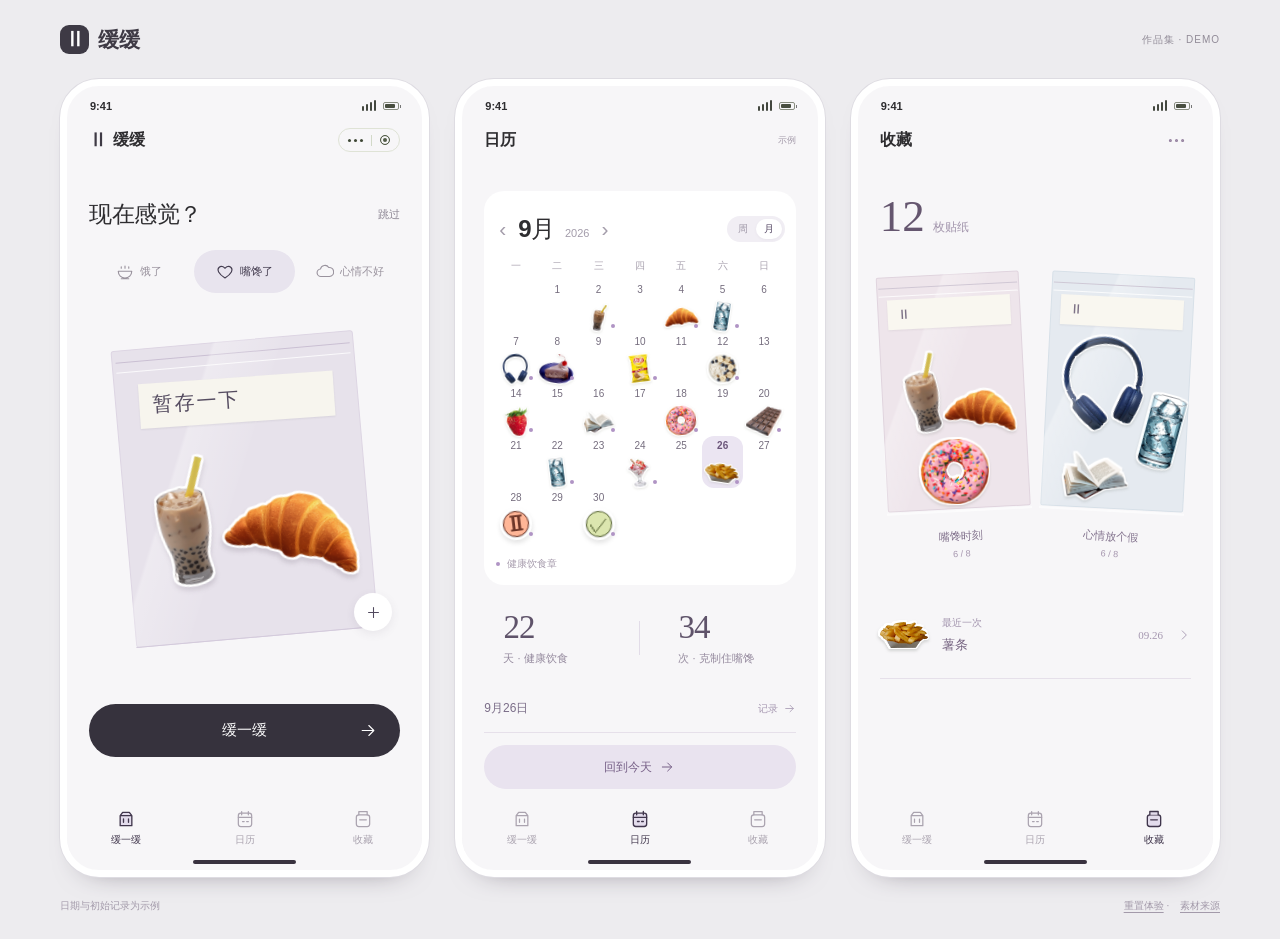
==== index.html @ 2cedab8e "Add Huanhuan product management portfolio and interactive demo Include the product case study, PRD, " ====
<!doctype html><html lang="zh-CN"><head><meta charset="utf-8"><meta name="viewport" content="width=device-width,initial-scale=1"><meta name="color-scheme" content="light"><title>缓缓 Huanhuan · 食欲觉察交互原型</title><meta name="description" content="缓缓：围绕嘴馋与情绪性进食场景设计的产品原型，包含状态选择、趣味互动、日历盖章和贴纸收藏。"><link rel="stylesheet" href="style.css"></head><body><header class="showcase-head"><a class="wordmark" href="#"><span>Ⅱ</span> 缓缓</a><span class="version-tag">作品集 · DEMO</span></header><main class="showcase"><div class="phones"><section class="phone active-mobile" id="phone-home" aria-label="缓一缓首页"><div class="status"><b>9:41</b><span class="signal"><i></i><i></i><i></i><i></i></span><span class="battery"></span></div><div class="phone-scroll"><div class="app-bar"><b><span class="brand-pause">Ⅱ</span>缓缓</b><span class="wechat-pill"><i></i><i></i><i></i><em></em><span></span></span></div><div class="state-heading"><h2>现在感觉？</h2><button id="skip-state">跳过</button></div><div class="mood-options" aria-label="选择当前状态"><button class="mood " data-mood="hungry" aria-pressed="false"><svg class="ico " viewBox="0 0 24 24" aria-hidden="true"><path d="M3 11h18c0 5-4 9-9 9s-9-4-9-9Zm4-6v2m5-3v3m5-2v2M7 21h10"/></svg>饿了</button><button class="mood selected" data-mood="craving" aria-pressed="true"><svg class="ico " viewBox="0 0 24 24" aria-hidden="true"><path d="M12 20C3 14 1 9 4 6s6-1 8 1c2-2 5-4 8-1s1 8-8 14Z"/></svg>嘴馋了</button><button class="mood " data-mood="emotion" aria-pressed="false"><svg class="ico " viewBox="0 0 24 24" aria-hidden="true"><path d="M7 18a5 5 0 0 1-1-10 6 6 0 0 1 11-2 6 6 0 0 1 1 12H7Z"/></svg>心情不好</button></div><div class="pocket-scene"><div class="pocket-back"><span class="fold-line"></span></div><button class="hero-food hero-tea" data-quick="tea" aria-label="把奶茶放进暂存袋"><span class="sticker tea " aria-hidden="true"></span></button><button class="hero-food hero-bread" data-quick="croissant" aria-label="把牛角面包放进暂存袋"><span class="sticker croissant " aria-hidden="true"></span></button><div class="pocket-front"><span class="pocket-stitch"></span><span class="pocket-title">暂存一下</span></div><button id="pick-food" class="change-food" aria-label="更换食物"><svg class="ico" viewBox="0 0 24 24" aria-hidden="true"><path d="M12 5v14M5 12h14"/></svg></button></div>
<button class="primary start" id="start"><span>缓一缓</span><svg class="ico" viewBox="0 0 24 24" aria-hidden="true"><path d="M5 12h14m-6-6 6 6-6 6"/></svg></button></div><nav class="bottom-nav" aria-label="主导航" data-current="home"></nav><div class="home-indicator"></div><div class="overlay" id="flow-overlay" hidden></div></section><section class="phone " id="phone-calendar" aria-label="记录日历"><div class="status"><b>9:41</b><span class="signal"><i></i><i></i><i></i><i></i></span><span class="battery"></span></div><div class="phone-scroll"><div class="app-bar"><b>日历</b><span class="sample-tag">示例</span></div><div class="calendar-paper"><div class="month-bar"><div><button id="prev-month" aria-label="上个月">‹</button><b id="month-title">9月 <small>2026</small></b><button id="next-month" aria-label="下个月">›</button></div><div class="calendar-toggle"><button data-calendar="week" aria-pressed="false">周</button><button data-calendar="month" class="on" aria-pressed="true">月</button></div></div><div class="weekday-row"><span>一</span><span>二</span><span>三</span><span>四</span><span>五</span><span>六</span><span>日</span></div><div class="calendar-grid" id="calendar-grid"></div><div class="calendar-caption"><span><i></i> 健康饮食章</span></div></div>
<div class="stats-row"><div><b id="days-count">22</b><span>天 · 健康饮食</span></div><span class="stat-divider"></span><div><b id="restraint-count">34</b><span>次 · 克制住嘴馋</span></div></div><div class="day-detail" id="day-detail"></div></div><nav class="bottom-nav" aria-label="主导航" data-current="calendar"></nav><div class="home-indicator"></div></section><section class="phone " id="phone-collection" aria-label="我的贴纸收藏"><div class="status"><b>9:41</b><span class="signal"><i></i><i></i><i></i><i></i></span><span class="battery"></span></div><div class="phone-scroll"><div class="app-bar"><b>收藏</b><details class="more-menu" id="more-menu"><summary aria-label="更多选项"><svg class="ico" viewBox="0 0 24 24" aria-hidden="true"><circle cx="5" cy="12" r="1"/><circle cx="12" cy="12" r="1"/><circle cx="19" cy="12" r="1"/></svg></summary><div class="menu-panel"><button id="edit-reminder">我的提醒</button><button id="open-history">全部记录</button><button id="open-ball">贴纸球</button></div></details></div><div class="collection-total"><b id="collection-count">12</b><span>枚贴纸</span></div><div class="pouch-grid"><button class="mini-pouch pouch-peach" data-pack="cravings" aria-label="打开嘴馋时刻收藏"><span class="pouch-tab"><i>Ⅱ</i></span><span class="pouch-art"><span class="sticker tea bag-tea" aria-hidden="true"></span><span class="sticker croissant bag-bread" aria-hidden="true"></span><span class="sticker donut bag-donut" aria-hidden="true"></span></span><span class="pouch-window"></span><span class="pouch-bottom"><span>嘴馋时刻</span><b data-pack-count="cravings">6 / 8</b></span></button><button class="mini-pouch pouch-blue" data-pack="care" aria-label="打开放松一下收藏"><span class="pouch-tab"><i>Ⅱ</i></span><span class="pouch-art"><span class="sticker headphones bag-headphones" aria-hidden="true"></span><span class="sticker book bag-book" aria-hidden="true"></span><span class="sticker water bag-water" aria-hidden="true"></span></span><span class="pouch-window"></span><span class="pouch-bottom"><span>心情放个假</span><b data-pack-count="care">6 / 8</b></span></button></div>
<button class="recent-memory" id="open-latest" aria-label="查看最近记录"><span class="sticker fries memory-photo" aria-hidden="true"></span><span class="recent-copy"><small>最近一次</small><b id="memory-food">薯条</b></span><time id="memory-date">09.26</time><svg class="ico" viewBox="0 0 24 24" aria-hidden="true"><path d="m9 5 7 7-7 7"/></svg></button></div><nav class="bottom-nav" aria-label="主导航" data-current="collection"></nav><div class="home-indicator"></div><div class="overlay" id="collection-overlay" hidden></div></section></div><footer class="demo-footer"><span>日期与初始记录为示例</span><span><button id="reset-demo">重置体验</button> · <a href="credits.html" target="_blank">素材来源</a></span></footer></main><div class="toast" id="toast" role="status" aria-live="polite"></div><script src="app.js"></script></body></html>
---- style.css ----
:root{--ink:#33352f;--muted:#777c70;--paper:#fafbf6;--line:#e4e7dd;--peach:#f3d6c4;--lime:#e8edc9}*{box-sizing:border-box}body{margin:0;background:#eef0e9;color:var(--ink);font:14px -apple-system,BlinkMacSystemFont,'PingFang SC','Microsoft Yahei',sans-serif;-webkit-font-smoothing:antialiased}button,input,textarea{font:inherit;color:inherit}button{border:0;background:none;cursor:pointer;touch-action:manipulation;-webkit-tap-highlight-color:transparent}button:disabled{cursor:default}button:focus-visible,a:focus-visible{outline:2px solid #808fa3;outline-offset:3px}a{color:inherit;text-decoration:none}[hidden]{display:none!important}.ico{width:21px;height:21px;fill:none;stroke:currentColor;stroke-width:1.5;stroke-linecap:round;stroke-linejoin:round;flex-shrink:0}.showcase-head{max-width:1210px;margin:auto;padding:27px 25px 0;display:flex;align-items:center;justify-content:space-between}.wordmark{display:flex;gap:9px;align-items:center;font-weight:650;font-size:21px}.wordmark>span{display:grid;place-items:center;width:29px;height:29px;background:#5d6658;color:white;font:700 20px Georgia;border-radius:9px}.wordmark small{font-size:11px;color:#858a7e;font-weight:400;margin-left:10px}.version-tag{font-size:10px;letter-spacing:1px;color:#858a7e}.showcase{max-width:1210px;margin:auto;padding:0 25px 26px}.intro{display:flex;align-items:end;justify-content:space-between;margin:28px 0 25px}.intro h1{font-size:28px;font-weight:550;letter-spacing:-1px;margin:0}.intro em{font-style:normal;color:#8b9382}.intro p{font-size:11px;color:#8b9382;margin:0}.phones{display:grid;grid-template-columns:repeat(3,minmax(0,1fr));gap:26px}.phone{height:866px;position:relative;display:flex;flex-direction:column;border:7px solid #fff;border-radius:39px;background:var(--paper);overflow:hidden;box-shadow:0 0 0 1px #dedfd7,0 16px 30px -25px #626754}.status{height:31px;display:flex;align-items:center;flex-shrink:0;gap:7px;padding:9px 23px 0;font-size:11px}.status>b{margin-right:auto}.signal{display:flex;gap:2px;align-items:end;height:10px}.signal i{width:2px;background:#43473f;border-radius:1px;height:5px}.signal i:nth-child(2){height:7px}.signal i:nth-child(3){height:9px}.signal i:nth-child(4){height:11px}.battery{width:16px;height:8px;border:1px solid #888d80;border-radius:2px;position:relative}.battery:before{content:'';position:absolute;inset:1px 3px 1px 1px;background:#484e40;border-radius:1px}.battery:after{content:'';position:absolute;right:-3px;top:2px;height:3px;width:1px;background:#777}.phone-scroll{padding:0 20px 13px;overflow-y:auto;flex:1;scrollbar-width:none}.phone-scroll::-webkit-scrollbar{display:none}.app-bar{display:flex;align-items:center;justify-content:space-between;height:46px}.app-bar>b{font-size:16px;font-weight:600;display:flex;gap:6px;align-items:center}.brand-pause{font-size:18px;font-family:Georgia;font-weight:700;color:#6b735e}.wechat-pill{height:24px;border:1px solid #dfe3d6;border-radius:18px;display:flex;gap:3px;align-items:center;padding:0 9px}.wechat-pill i{width:3px;height:3px;background:#3e4735;border-radius:50%}.wechat-pill em{height:11px;border-left:1px solid #d2d9c8;margin:0 5px}.wechat-pill>span{width:10px;height:10px;border-radius:50%;border:1px solid #515b46;box-shadow:inset 0 0 0 2px var(--paper);background:#515b46}.home-heading{display:flex;justify-content:space-between;align-items:center;padding:14px 1px 0}.home-heading p{margin:0 0 8px;font-size:11px;color:#818876;letter-spacing:.3px}.home-heading h2{margin:0;font-size:30px;letter-spacing:-1px;font-weight:550}.hand-note{font-size:13px;font-family:KaiTi,STKaiti,serif;transform:rotate(-8deg);color:#8c9273;line-height:1.6;margin-right:9px;margin-top:7px}.pocket-scene{height:264px;position:relative;margin:7px -1px 0;isolation:isolate}.scene-caption{position:absolute;top:3px;left:2px;font-size:11px;color:#878b7a}.pocket-back{position:absolute;width:269px;left:calc(50% - 134.5px);height:165px;top:61px;border-radius:16px 16px 8px 8px;background:linear-gradient(125deg,#d6dce9,#bfc8db);border:1px solid #bac4d6;box-shadow:0 5px 8px #56657717;transform:rotate(-4deg)}.fold-line{position:absolute;left:9px;right:9px;top:9px;bottom:9px;border:1px solid #eaf0fa77;border-radius:9px}.pocket-front{position:absolute;top:135px;left:calc(50% - 134.5px);height:106px;width:269px;z-index:5;border-radius:3px 3px 14px 14px;transform:rotate(-4deg);background:linear-gradient(104deg,#d7dfed 0%,#dfe5ef 35%,#d5dfee 80%,#c8d3e4 100%);border:1px solid #bfc9da;border-top-color:#f2f5fc;box-shadow:inset 0 1px 0 #fff9,0 11px 12px -9px #62718755;pointer-events:none}.pocket-front:before{content:'';position:absolute;inset:0;border-radius:inherit;background:linear-gradient(24deg,transparent 48.9%,#b4c1d536 49.3%,#f3f6fe44 50%,transparent 50.6%),linear-gradient(-24deg,transparent 48.9%,#b4c1d529 49.3%,#f3f6fe44 50%,transparent 50.6%)}.pocket-stitch{position:absolute;inset:7px;border:1px dashed #aebdd077;border-top:none;border-radius:0 0 10px 10px}.pocket-title{position:absolute;top:26px;left:19px;font-size:19px;font-family:KaiTi,STKaiti,'PingFang SC',serif;color:#4e5d72;letter-spacing:2px}.pocket-title small{display:block;font:8px -apple-system,sans-serif;letter-spacing:1px;color:#77849b;margin-top:7px}.pocket-number{position:absolute;bottom:12px;left:21px;font:9px Georgia,serif;letter-spacing:1px;color:#7b899e}.pocket-seal{position:absolute;right:22px;top:21px;background:#f0ba9d;color:#8e553b;width:49px;height:49px;display:grid;place-content:center;border-radius:50%;font-family:KaiTi,STKaiti,serif;font-size:14px;line-height:1.2;text-align:center;transform:rotate(14deg);border:1px solid #d69c7f;box-shadow:inset 0 0 0 3px #f3c7ad,0 2px 2px #4c4b3514}.sticker{display:inline-block;width:80px;height:80px;background-size:contain;background-repeat:no-repeat;background-position:center;vertical-align:middle;filter:drop-shadow(1.6px 0 #fff) drop-shadow(-1.6px 0 #fff) drop-shadow(0 1.6px #fff) drop-shadow(0 -1.6px #fff) drop-shadow(0 2px 1.5px #2c32262b)}.hero-food{position:absolute;z-index:4;padding:0;touch-action:none;cursor:grab;transition:filter .2s;transform-origin:50% 85%}.hero-food:hover{filter:brightness(1.06)}.hero-food:active{cursor:grabbing}.hero-food .sticker{width:100%;height:100%;pointer-events:none}.hero-tea{width:94px;height:136px;top:38px;left:43px;transform:rotate(-15deg)}.hero-bread{width:142px;height:86px;top:59px;right:15px;transform:rotate(9deg)}.thought-tag{position:absolute;left:142px;top:33px;padding:7px 9px;background:#fffaf0;border:1px solid #eae0cd;font-size:11px;transform:rotate(8deg);box-shadow:0 2px 3px #635c4520;color:#7b7159}.scene-hint{position:absolute;bottom:3px;left:9px;font-size:10px;color:#8c9180}.change-food{position:absolute;bottom:0;right:1px;font-size:10px;color:#637052;display:flex;align-items:center;gap:4px;padding:3px 0}.change-food .ico{width:15px;height:15px}.pocket-scene.is-storing .hero-food{pointer-events:none}.hero-food.storing{animation:into-pocket .52s ease-in forwards}.pocket-scene.is-storing .pocket-seal{animation:seal-pop .55s ease}.reminder-strip{margin:16px 0 18px;padding:12px 38px 12px 13px;width:100%;min-height:66px;background:#f1efd9;text-align:left;position:relative;border:1px solid #e9e7cc;box-shadow:1px 3px 6px #62694708;transform:rotate(-1deg);border-radius:2px}.reminder-strip .note-tag{font-size:10px;color:#9c946c;display:block;margin-bottom:5px}.reminder-strip #home-reminder{font-size:12px;color:#666347;display:-webkit-box;-webkit-line-clamp:2;-webkit-box-orient:vertical;overflow:hidden;line-height:1.5}.reminder-strip .ico{position:absolute;right:12px;top:26px;width:16px;color:#938969}.note-fold{position:absolute;right:-1px;bottom:-1px;width:12px;height:12px;background:linear-gradient(135deg,#e0dcbe 50%,var(--paper) 51%);border-top-left-radius:3px}.section-line{display:flex;justify-content:space-between;align-items:center;margin-bottom:12px}.section-line h3{font-size:12px;font-weight:550;margin:0}.section-line>span{font-size:10px;color:#929887}.mood-options{display:grid;grid-template-columns:repeat(3,1fr);gap:7px;margin-bottom:16px}.mood{display:flex;align-items:center;justify-content:center;gap:6px;font-size:11px;border:1px solid #e0e5d8;border-radius:12px;height:42px;white-space:nowrap;background:#fffef8}.mood .ico{width:18px;height:18px;stroke:#747c63}.mood.selected{background:#e7ebd1;border-color:#c8d2ac;box-shadow:inset 0 1px 0 #fff9}.primary{min-height:48px;width:100%;padding:13px 18px;background:#515f45;color:#fff;border-radius:13px;font-size:13px;display:flex;gap:10px;align-items:center;justify-content:center;font-weight:550;transition:background .2s,transform .2s}.primary:hover{background:#637154}.primary:active{transform:scale(.985)}.primary:disabled{opacity:.6}.start{justify-content:space-between;height:51px;font-size:15px;letter-spacing:.3px}.start .ico{width:23px;height:23px;stroke-width:1.3}.skip{display:block;font-size:10px;color:#8b907f;min-height:28px;margin:6px auto;padding:5px 10px}.home-progress{display:flex;align-items:center;gap:7px;font-size:10px;color:#8b917e;border-top:1px solid var(--line);width:100%;padding:10px 0 0;text-align:left}.home-progress .ico{width:14px;height:14px}.home-progress>span{flex:1}.home-progress b{font-weight:600;color:#677153}.bottom-nav{height:60px;display:flex;align-items:center;justify-content:space-around;flex-shrink:0;background:var(--paper);border-top:1px solid var(--line);padding-top:5px}.bottom-nav button{display:flex;align-items:center;justify-content:center;flex-direction:column;gap:4px;font-size:10px;color:#9a9e90;width:68px;height:48px;border-radius:14px}.bottom-nav svg{width:20px;height:20px;fill:none;stroke:currentColor;stroke-width:1.5;stroke-linecap:round;stroke-linejoin:round}.bottom-nav .active{color:#566442;font-weight:550}.bottom-nav .active svg{fill:#e5ebd2;stroke-width:1.6}.home-indicator{height:4px;width:103px;background:#41483b;border-radius:7px;margin:5px auto 6px;flex-shrink:0}.calendar-intro{display:flex;justify-content:space-between;align-items:center;margin:21px 0 25px}.eyebrow{font-size:13px;color:#777f69}.sample-tag{font-size:9px;color:#9caa86;padding:3px 7px;border:1px solid #dce3ce;border-radius:7px}.calendar-paper{background:#fffefa;position:relative;padding:20px 10px 12px;border:1px solid #e7e7da;border-radius:3px 3px 13px 13px;box-shadow:0 4px 0 -1px #f7f7ee,0 4px 0 #e5e6d9,0 8px 0 -2px #f7f7ee,0 8px 0 -1px #e5e6d9}.calendar-pin{position:absolute;top:-10px;width:6px;height:21px;background:linear-gradient(90deg,#bbc1ad,#f8f9ec 35%,#919c7d);border:1px solid #bdc6ac;border-radius:4px;box-shadow:1px 2px 2px #48552c20}.pin-left{left:28px}.pin-right{right:28px}.month-bar{display:flex;align-items:center;justify-content:space-between;padding-bottom:18px}.month-bar>div:first-child{display:flex;gap:8px;align-items:center}.month-bar b{font-size:24px;letter-spacing:-.8px;font-weight:550}.month-bar small{font-size:11px;color:#98a086;font-weight:400;letter-spacing:0;margin-left:5px}.month-bar>div>button{padding:0 4px;font-size:21px;color:#929e81}.calendar-toggle{display:flex;padding:3px;background:#f3f5e9;border:1px solid #e3e7d4;border-radius:8px}.calendar-toggle button{font-size:10px!important;padding:3px 8px!important;border-radius:5px;color:#96a185!important}.calendar-toggle .on{background:#dfe8c9;color:#5c6b44!important}.weekday-row,.calendar-grid{display:grid;grid-template-columns:repeat(7,minmax(0,1fr))}.weekday-row{text-align:center;font-size:10px;color:#7e876f;padding-bottom:7px}.cal-day{position:relative;height:52px;display:flex;justify-content:start;align-items:center;flex-direction:column;padding:3px 0 0;border:1px solid transparent;border-radius:8px;isolation:isolate}.cal-day .number{font-size:10px;color:#727d60;z-index:3}.cal-day.selected{background:#eef1da;border-color:#d2dcba}.cal-day.selected .number{color:#5b6749;font-weight:700}.cal-day.future .number{color:#c3c9b7}.day-sticker{width:34px;height:29px;position:absolute;top:21px;left:calc(50% - 17.5px);transform:rotate(-7deg);filter:drop-shadow(1px 0 #fff) drop-shadow(-1px 0 #fff) drop-shadow(0 1px #fff) drop-shadow(0 -1px #fff) drop-shadow(0 1.5px 1px #545e4324)}.cal-day:nth-child(3n) .day-sticker{transform:rotate(9deg)}.day-seal{position:absolute;right:3px;bottom:3px;width:4px;height:4px;border-radius:50%;background:#9daa72}.today-dot{position:absolute;bottom:8px;width:4px;height:4px;border-radius:50%;background:#c49770}.calendar-caption{display:flex;justify-content:space-between;align-items:center;font-size:9px;color:#7a846b;padding:12px 1px 0;margin-top:8px;border-top:1px dashed #e0e5d1}.calendar-caption i{display:inline-block;width:4px;height:4px;border-radius:50%;background:#9daa72;margin-right:4px;vertical-align:middle}.stats-row{display:flex;align-items:center;gap:18px;padding:24px 4px 18px;margin-bottom:8px}.stats-row>div{display:flex;flex-direction:column;gap:5px}.stats-row b{font:33px Georgia,serif;color:#677351;letter-spacing:-1px}.stats-row div span{font-size:10px;color:#879275}.stat-divider{height:35px;border-left:1px solid #dbe2cb}.round-stamp{margin-left:auto;width:59px;height:59px;display:grid;place-content:center;font:12px/1.4 KaiTi,STKaiti,serif;text-align:center;color:#91a06a;border:1.5px solid #a7b38c;border-radius:50%;outline:1px solid #bdc8a4;outline-offset:-5px;transform:rotate(-14deg)}.day-detail{border-top:1px solid var(--line);padding-top:15px}.day-detail-top{display:flex;justify-content:space-between;align-items:center;font-size:12px}.day-detail-top>span{font-size:10px;color:#7c856e}.day-story{display:flex;gap:13px;align-items:center;margin:10px 0 12px}.day-story>.sticker{width:44px;height:50px;flex-shrink:0}.day-story b{font-size:12px;font-weight:500;display:block;line-height:1.5}.day-story small{font-size:10px;display:block;color:#8e977e;line-height:1.6;margin-top:4px}.day-detail p{font-size:11px;line-height:1.7;color:#889179;margin:8px 0 12px}.stamp-button{display:flex;justify-content:center;align-items:center;gap:7px;width:100%;min-height:38px;border:1px solid #d6dfbe;background:#eef2df;border-radius:10px;color:#6b7b4d;font-size:11px}.stamp-button .ico{width:16px;height:16px}.stamp-button.done{border-style:dashed;background:#f5f7ea;color:#9dab80}.record-pill{display:flex;align-items:center;gap:6px;font-size:10px;margin:8px 0}.record-pill .sticker{width:25px;height:28px}.icon-button{display:grid;place-items:center;padding:6px;color:#7b8768}.icon-button .ico{width:21px;height:21px}.collection-heading{padding:20px 0 15px}.collection-heading h2{font-size:27px;letter-spacing:-1px;font-weight:550;margin:0}.collection-heading p{font-size:11px;line-height:1.6;color:#758066;margin:9px 0 0}.collection-heading strong{color:#63714f;font-weight:550}.memory-envelope{display:block;width:100%;height:235px;position:relative;margin:9px 0 23px;text-align:left}.memory-back{position:absolute;height:190px;inset:35px 0 auto;background:#e2e7cd;border:1px solid #d4ddbd;border-radius:8px;transform:rotate(2deg);box-shadow:0 4px 7px #5b66321a;z-index:0}.memory-back>span{position:absolute;bottom:9px;right:16px;font-size:9px;color:#9ba980;letter-spacing:.5px}.memory-sheet{position:absolute;top:5px;left:9px;right:9px;height:194px;padding:19px 15px 11px;background:#fffefa;border:1px solid #e9e8dc;box-shadow:0 5px 11px #4f56371b;transform:rotate(-3deg);z-index:1}.memory-sheet:before{content:'';position:absolute;left:-1px;right:-1px;bottom:-7px;height:9px;background:linear-gradient(135deg,#fffefa 5px,transparent 0) 0 0/10px 10px repeat-x,linear-gradient(225deg,#fffefa 5px,transparent 0) 0 0/10px 10px repeat-x;filter:drop-shadow(0 1px 0 #e6e4d8)}.memory-clip{position:absolute;right:37px;top:-1px;width:12px;height:38px;border:2px solid #b5baab;border-radius:8px;box-shadow:inset 1px 0 0 #fff,1px 1px 1px #53604422;z-index:3;transform:rotate(-3deg)}.memory-clip:after{content:'';position:absolute;left:3px;top:6px;width:4px;height:24px;border:1px solid #c2c7b9;border-radius:5px;border-bottom:0}.memory-top{display:flex;justify-content:space-between;align-items:center;border-bottom:1px dashed #d9dfc9;padding-bottom:11px}.memory-top b{font-size:13px;letter-spacing:1px;font-weight:550}.memory-top small{font-size:9px;font-family:Georgia,serif;color:#7b856c}.memory-content{display:flex;align-items:center;gap:8px;margin-top:9px;height:88px}.memory-art{width:70px;flex-shrink:0}.memory-art .sticker{width:68px;height:76px;transform:rotate(-9deg)}.memory-copy{flex:1;min-width:0}.memory-copy>b{font-size:12px;font-weight:550;display:block;line-height:1.55}.memory-copy>span{font-size:9px;color:#768163;display:block;margin-top:5px;line-height:1.5}.memory-copy em{display:inline-block;font-size:9px;font-style:normal;color:#7c8a5f;border:1px solid #cdd7b9;padding:3px 6px;margin-top:7px;border-radius:4px}.receipt-bottom{border-top:1px dashed #d9dfc9;padding-top:9px;font-size:9px;color:#7d866e;display:flex;align-items:center;justify-content:space-between}.receipt-bottom .ico{width:13px;height:13px}.collection-section-title{display:flex;justify-content:space-between;align-items:center;margin:0 0 16px}.collection-section-title h3{font-size:13px;font-weight:550;margin:0}.collection-section-title>span{font-size:10px;color:#7a8568}.pouch-grid{display:grid;grid-template-columns:1fr 1fr;gap:14px;margin-bottom:16px;padding:0 2px}.mini-pouch{height:181px;position:relative;display:block;width:100%;text-align:left;isolation:isolate;transform:rotate(-2deg);transition:transform .2s}.mini-pouch:hover{transform:rotate(0) translateY(-3px)}.pouch-blue{transform:rotate(2deg)}.pouch-tab{position:absolute;top:0;left:0;right:0;height:29px;background:#f6eadf;border:1px solid #e8daca;border-radius:6px 6px 1px 1px;display:flex;justify-content:center;align-items:center;font-size:9px;color:#886c58;z-index:3;box-shadow:0 2px 2px #8567420a}.pouch-tab:before{content:'';position:absolute;top:4px;left:calc(50% - 7px);height:2px;width:14px;background:#d5bfa7;border-radius:3px}.pouch-blue .pouch-tab{background:#e4eaf0;border-color:#d5dde5;color:#6b7c8d}.pouch-blue .pouch-tab:before{background:#c0cad6}.pouch-art{position:absolute;top:28px;left:0;right:0;height:121px;background:#f5eee2;border:1px solid #e6daca}.pouch-blue .pouch-art{background:#edf0f2;border-color:#d9e0e5}.pouch-art .sticker{position:absolute;filter:drop-shadow(1.5px 0 #fff) drop-shadow(-1.5px 0 #fff) drop-shadow(0 1.5px #fff) drop-shadow(0 -1.5px #fff) drop-shadow(0 2px 1px #38433020)}.bag-tea{height:77px;width:56px;left:10px;top:4px;transform:rotate(-15deg)}.bag-bread{height:46px;width:72px;right:0;top:17px;transform:rotate(10deg)}.bag-donut{height:57px;width:62px;right:26px;top:60px;transform:rotate(7deg)}.bag-headphones{height:76px;width:76px;left:3px;top:3px;transform:rotate(-8deg)}.bag-book{height:48px;width:68px;right:5px;top:66px;transform:rotate(10deg)}.bag-water{height:66px;width:32px;right:4px;top:10px;transform:rotate(8deg)}.pouch-window{position:absolute;top:29px;left:0;right:0;height:121px;background:linear-gradient(118deg,#fff6 0%,#fff0 20%,#fff4 21%,#fff1 28%,#fff0 48%,#fff3 49%,#fff0 55%,#fff4 98%);box-shadow:inset 2px 0 1px #fffa,inset -2px 0 1px #fffa,inset 0 -3px 0 #dadbc533;border:1px solid #fff7;pointer-events:none}.pouch-window:after{content:'';position:absolute;inset:4px;border:1px solid #fff6}.pouch-bottom{position:absolute;bottom:0;left:0;right:0;display:flex;justify-content:space-between;align-items:center;padding:9px 1px 2px;font-size:10px;color:#758365}.pouch-bottom b{font-weight:400;font-size:9px;color:#7c886c}.new-reward{display:flex;align-items:center;width:100%;gap:11px;padding:10px 0 16px;text-align:left}.new-reward>.sticker{height:37px;width:53px;transform:rotate(-8deg)}.reward-copy{flex:1}.reward-copy small{font-size:9px;color:#7c866b;display:block;margin-bottom:4px}.reward-copy b{font-size:11px;font-weight:500;color:#73825d}.new-reward .ico{width:18px;height:18px;color:#8e9d76}.setting-list{display:flex;gap:20px;padding:12px 0 2px;border-top:1px solid var(--line)}.setting-list button{display:flex;align-items:center;gap:6px;flex:1;font-size:10px;padding:0;color:#738163}.setting-list .ico{width:14px;height:14px}.setting-list button>span{flex:1;text-align:left}.setting-list button>.ico:last-child{width:10px;height:10px}.demo-footer{display:flex;justify-content:space-between;color:#78836a;font-size:10px;padding-top:23px}.demo-footer button,.demo-footer a{font-size:10px;padding:0;text-decoration:underline;text-underline-offset:3px;margin-left:8px}.toast{position:fixed;z-index:99;bottom:25px;left:50%;transform:translate(-50%,15px);max-width:90vw;width:max-content;background:#515f45;color:white;font-size:12px;padding:13px 21px;border-radius:24px;pointer-events:none;opacity:0;transition:.2s}.toast.visible{opacity:1;transform:translate(-50%,0)}
/* Full-screen flows use the same flat controls and photo stickers. */
.overlay{position:absolute;inset:29px 0 0;background:var(--paper);z-index:10;padding:4px 23px 30px;overflow-y:auto;scrollbar-width:none}.overlay-head{display:flex;align-items:center;justify-content:space-between;height:40px;font-size:11px;margin-bottom:20px}.back-button,.close-button{font-size:27px;line-height:30px;min-width:28px;font-weight:300}.flow-kicker{font-size:8px;letter-spacing:1.5px;color:#8d8b7e;margin:20px 0 10px}.flow-title{font-size:29px;font-weight:600;line-height:1.42;letter-spacing:-1px;margin:0 0 12px}.flow-subtitle{font-size:12px;color:#858174;line-height:1.85;margin:0 0 20px}.secondary{border:1px solid #e1dfd2;border-radius:12px;min-height:44px;display:block;width:100%;font-size:11px;margin:11px 0}.food-grid{display:grid;grid-template-columns:repeat(3,1fr);gap:9px;margin:20px 0}.food-option{display:flex;flex-direction:column;gap:8px;align-items:center;border:1px solid #e9e7dd;border-radius:12px;padding:12px 5px 9px;font-size:11px;background:#f7f6ef}.food-option .sticker{width:65px;height:69px}.food-option.chosen{border-color:#859164;background:#eef0dd}.optional-input{display:flex;gap:7px}.text-input{width:100%;min-width:0;background:#fff;border:1px solid #e3e1d6;border-radius:9px;padding:11px;font-size:11px}.photo-button{border:1px solid #e3e1d6;border-radius:9px;font-size:25px;padding:0 10px}.food-note{font-size:10px;line-height:1.8;color:#8b8169;margin:20px 0}.photo-preview{max-width:100%;height:70px;object-fit:contain;margin:10px auto;display:block;border-radius:8px}.meal-card{display:flex;align-items:center;gap:15px;margin:22px 0}.meal-card>.sticker{width:90px;height:90px;flex-shrink:0}.meal-card b{font-size:12px;font-weight:600}.meal-card p{font-size:11px;line-height:1.8;color:#888474;margin:7px 0}.mood-reasons{display:grid;grid-template-columns:1fr 1fr;gap:10px;margin:20px 0}.mood-reasons button{padding:12px 8px;border:1px solid #e8e4d8;border-radius:10px;font-size:12px}.mood-reasons .on{background:#ffdfd0;border-color:#ffdfd0}.mode-switch{display:flex;padding:3px;border-radius:10px;background:#ecece2;margin:20px 0 8px}.mode-switch button{flex:1;padding:8px;font-size:11px;border-radius:8px;color:#8c897a}.mode-switch .on{background:white;color:#313328}.play-area{height:270px;background:#ecefcf;border-radius:18px;position:relative;overflow:hidden;margin:12px 0}.play-caption{font-size:11px;position:absolute;left:18px;top:18px;color:#717759}.play-food{position:absolute;top:38px;left:calc(50% - 65px);width:130px;height:143px;z-index:4;touch-action:none;cursor:grab}.play-food .sticker{width:100%;height:100%;pointer-events:none}.play-food img{width:100%;height:100%;object-fit:contain;pointer-events:none}.paper-box{position:absolute;bottom:14px;left:calc(50% - 88px);width:176px;height:71px;background:#8b936b;color:#fff;font-size:11px;display:grid;place-items:center;border-radius:3px 3px 13px 13px;transform:rotate(-3deg);box-shadow:inset 0 7px 0 #5f6949}.play-tap-label{font-size:10px;text-align:center;color:#7d7f69;margin:16px 0}.play-food.thrown{animation:throw .7s ease-in forwards}.play-food.hit{animation:hit .22s ease-out}.play-food.smashed{animation:smash .5s ease-in forwards}.confetti{position:absolute;top:120px;left:50%;width:8px;height:11px;background:var(--c);animation:confetti .7s ease-out forwards;z-index:6}.breath-circle{width:176px;height:176px;border:1px solid #c3cc9f;border-radius:50%;display:grid;place-items:center;background:#edf0dc;margin:58px auto 48px;transition:transform 6s ease-in-out;box-shadow:0 0 0 16px #f6f6ec}.breath-circle.inhale{transform:scale(1.16);transition-duration:4s}.breath-circle .sticker{width:69px;height:69px}.breath-text{text-align:center;font-size:16px;margin-bottom:10px}.breath-count{text-align:center;font-size:10px;color:#92927f;margin-bottom:36px}.result-wrap{text-align:center;padding-top:16px}.result-sticker{width:106px;height:106px;transform:rotate(-9deg)}.result-wrap h2{font-size:26px;line-height:1.5;letter-spacing:-.8px;margin:24px 0 10px}.result-wrap p{font-size:12px;line-height:1.9;color:#817e6f}.ticket{margin:22px 0;background:#f2e6be;border-radius:12px;padding:15px;display:flex;align-items:center;text-align:left;justify-content:space-between}.ticket>span:first-child{font-size:12px}.ticket small{display:block;font-size:9px;margin-top:7px;color:#8f815e}.ticket .sticker{width:50px;height:50px}.outcome-buttons{margin-top:22px}.reminder-area{background:#f8f4e9;border:1px solid #e1dcc9;border-radius:12px;min-height:145px;width:100%;padding:16px;font-size:13px;line-height:1.9;resize:vertical;margin-top:8px}.field-caption{display:flex;justify-content:space-between;font-size:9px;color:#99917e;margin:8px 0 22px}.pack-sheet{display:grid;grid-template-columns:repeat(2,1fr);gap:13px;margin:25px 0}.pack-item{display:flex;flex-direction:column;align-items:center;padding:14px 6px;border:1px solid #e8e5d9;border-radius:14px;background:#f5f3e9}.pack-item .sticker{width:77px;height:79px;margin-bottom:9px}.pack-item>span:not(.sticker){font-size:11px}.pack-item .pack-label{font-size:8px!important;color:#928b77;margin-top:7px}.pack-item.locked .sticker{opacity:.25;filter:grayscale(1)}.glass-ball{border-radius:50%;width:267px;height:267px;border:2px solid #dedecb;background:#efefdF;position:relative;margin:34px auto;box-shadow:inset -8px -10px 0 #e2e4ce;overflow:hidden}.glass-ball .sticker{position:absolute;width:60px;height:68px;left:var(--x);top:var(--y);transform:rotate(var(--r))}.glass-ball.shaking{animation:shake .6s}.history-row{display:flex;align-items:center;gap:15px;padding:20px 0;border-bottom:1px solid #e6e3d6;font-size:12px}.history-row>.sticker{width:58px;height:63px;flex-shrink:0}.history-row small{display:block;margin-top:8px;color:#8b8674;font-size:10px}.sticker.pause,.sticker.check,.sticker.medal{background:none;border-radius:50%;background-color:#ffb697;color:#6c3528;display:inline-grid;place-items:center;font-family:serif;border:2px solid currentColor;outline:3px solid #fff;outline-offset:1px;filter:drop-shadow(0 3px 2px #0002)}.sticker.pause::before{content:'Ⅱ';font-size:27px;font-weight:700}.sticker.check{background-color:#dce6af;color:#596635}.sticker.check::before{content:'✓';font-size:30px}.sticker.medal{background-color:#f7dc8d;color:#80642b}.sticker.medal::before{content:'✳';font-size:32px}.day-sticker.pause::before,.day-sticker.check::before,.day-sticker.medal::before{font-size:20px}.day-sticker.pause,.day-sticker.check,.day-sticker.medal{width:26px;height:26px;left:calc(50% - 13px);top:22px;outline-width:1px;border-width:1px}
@keyframes throw{to{transform:translateY(132px) rotate(40deg) scale(.12);opacity:0}}@keyframes hit{30%{transform:rotate(-13deg) scale(.85)}70%{transform:rotate(9deg)}}@keyframes smash{to{transform:scale(.15) rotate(-25deg);opacity:0}}@keyframes confetti{to{transform:translate(var(--dx),var(--dy)) rotate(var(--dr));opacity:0}}@keyframes shake{20%{transform:rotate(9deg)}40%{transform:rotate(-9deg)}65%{transform:rotate(6deg)}85%{transform:rotate(-4deg)}}
/* Physical pocket, receipt and icons carry through the active flow. */
.overlay{background:var(--paper)}.overlay-head{color:#758264}.overlay-head .ico{width:18px;height:18px}.flow-title{color:#4c5940;font-weight:550}.flow-kicker{color:#7f8b6d}.flow-subtitle{color:#89937d}.mode-switch{background:#edf0e4}.mode-switch .on{color:#61734a}.play-area{background:#f1f3e9;height:285px}.play-area:before{content:'';position:absolute;bottom:26px;left:calc(50% - 100px);height:144px;width:200px;border-radius:13px;background:linear-gradient(110deg,#d5dfed,#b6c5dc);transform:rotate(-4deg);border:1px solid #bccbdc}.paper-box{width:200px;height:83px;left:calc(50% - 100px);bottom:23px;background:linear-gradient(100deg,#dee6f0,#c9d8e7);border:1px solid #c0cede;border-top-color:#fff;border-radius:0 0 12px 12px;box-shadow:0 5px 8px #63718524;z-index:5;color:#6c7e94;transform:rotate(-4deg)}.paper-box:after{content:'';position:absolute;inset:7px;border:1px dashed #aebed05e;border-top:0;border-radius:0 0 8px 8px}.play-food{height:143px;top:44px}.play-caption{color:#8d9980}.play-tap-label{color:#919c80}.ticket{background:#e7ecd7;border:1px solid #dce2cb;color:#778164}.result-wrap h2{color:#5d6a4c}.result-wrap p{color:#8e987e}.secondary{color:#8a957a;border-color:#dce2d2}.mood-reasons .on{background:#e5ecd6;border-color:#cedbb8}.food-option{background:#f5f6ec;border-color:#e1e5d4}.food-option.chosen{background:#e7ecd9;border-color:#9eaf87}.sticker.pause,.sticker.check,.sticker.medal{border-width:1px;outline-width:2px}.pack-item{background:#f2f4e8;border-color:#dfe5cf}.glass-ball{background:radial-gradient(circle at 30% 25%,#fff 1%,#fafbf5 30%,#f1f3e7 65%,#dfe5d4 100%);border:1px solid #dbe2ce;box-shadow:inset 3px 3px 12px #fff,inset -5px -6px 6px #c8d3b533,0 5px 8px #5d6f4520}.back-button,.close-button{display:grid;place-items:center;padding:6px}.record-detail-card{background:#fffef9;border:1px solid #e3e6d6;padding:18px;border-radius:10px;margin:20px 0}.record-detail-card .record-detail-top{display:flex;align-items:center;gap:18px}.record-detail-card .sticker{width:90px;height:95px;flex-shrink:0}.record-detail-card h3{font-size:18px;color:#66794f;font-weight:550}.record-detail-card dl{margin:20px 0 0}.record-detail-card dl>div{display:flex;justify-content:space-between;border-top:1px dashed #e4e9d9;padding:12px 0;font-size:12px}.record-detail-card dt{color:#9ca789}.record-detail-card dd{margin:0;text-align:right;color:#657550}.nav-label-hidden{display:none}
@keyframes into-pocket{to{transform:translateY(91px) rotate(0) scale(.7);opacity:0}}@keyframes seal-pop{60%{transform:rotate(14deg) scale(1.15)}}
@media(min-width:761px) and (max-width:1080px){.phones{gap:16px}.showcase{padding:0 15px 25px}.phone{border-width:5px}.phone-scroll{padding-left:14px;padding-right:14px}.pocket-back,.pocket-front{width:246px;left:calc(50% - 123px)}.hero-tea{left:22px}.hero-bread{right:2px;width:131px}.thought-tag{left:126px}.intro p{display:none}.mood{font-size:10px;gap:3px}.mood .ico{width:16px}.pouch-grid{gap:11px}.bag-bread{width:63px}.memory-sheet{left:6px;right:6px;padding:18px 10px 10px}.memory-content{gap:3px}.memory-art{width:58px}.memory-art .sticker{width:57px}.memory-copy>b{font-size:11px}.calendar-caption{font-size:7px}.stats-row{gap:12px}.round-stamp{width:50px;height:50px;font-size:11px}}
@media(max-width:760px){html,body{height:100%;background:var(--paper)}.showcase-head,.intro,.demo-footer{display:none}.showcase{padding:0;width:100%;height:100%}.phones{height:100%;display:block}.phone{display:none;height:100svh;max-width:480px;width:100%;border:0;border-radius:0;box-shadow:none;margin:auto}.phone.active-mobile{display:flex}.phone-scroll{padding:0 25px 16px}.status{padding:10px 27px 0;height:32px}.app-bar{height:46px}.home-heading{padding-top:16px}.home-heading h2{font-size:32px}.hand-note{font-size:15px}.pocket-scene{height:277px;margin-top:10px}.pocket-back{width:291px;left:calc(50% - 145.5px);height:171px;top:68px}.pocket-front{width:291px;left:calc(50% - 145.5px);top:147px;height:108px}.hero-tea{top:43px;left:40px;width:101px;height:146px}.hero-bread{top:68px;right:17px;width:153px;height:90px}.thought-tag{left:159px;top:35px}.scene-caption{font-size:12px}.scene-hint,.change-food{font-size:11px}.reminder-strip{margin-top:16px;margin-bottom:18px}.reminder-strip #home-reminder{font-size:13px}.section-line h3{font-size:13px}.mood{font-size:12px;height:43px}.home-progress{font-size:11px}.bottom-nav{height:62px}.home-indicator{margin-bottom:8px}.collection-heading h2{font-size:29px}.collection-heading p{font-size:12px}.memory-envelope{height:240px}.memory-sheet{height:203px}.memory-content{height:94px}.memory-copy>b{font-size:13px}.memory-copy>span,.memory-copy em{font-size:10px}.memory-art{width:77px}.memory-art .sticker{width:74px;height:83px}.memory-top b{font-size:14px}.memory-top small{font-size:10px}.memory-back{height:195px}.mini-pouch{height:199px}.pouch-art,.pouch-window{height:139px}.pouch-tab{font-size:10px}.bag-tea{height:88px;width:62px;left:9px;top:7px}.bag-bread{width:79px;height:55px;right:4px;top:16px}.bag-donut{width:68px;height:64px;right:30px;top:72px}.bag-headphones{width:85px;height:86px;left:6px;top:8px}.bag-water{height:71px;width:35px;right:6px;top:16px}.bag-book{height:56px;width:75px;right:8px;top:79px}.pouch-bottom{font-size:11px}.pouch-bottom b{font-size:10px}.reward-copy b{font-size:12px}.setting-list button{font-size:11px}.cal-day{height:61px}.day-sticker{width:39px;height:35px;left:calc(50% - 19.5px);top:23px}.calendar-caption{font-size:9px}.calendar-paper{padding:22px 11px 12px}.month-bar b{font-size:27px}.stats-row{padding-top:25px;gap:21px}.day-story>.sticker{width:49px;height:54px}.day-story b{font-size:13px}.day-story small{font-size:11px}.day-detail-top{font-size:13px}.stamp-button{min-height:40px;font-size:12px}.overlay{inset:30px 0 0;padding:5px 27px 32px}.flow-title{font-size:31px}.flow-subtitle{font-size:13px}.food-option .sticker{width:75px;height:79px}.toast{bottom:81px;font-size:11px;padding:12px 17px}}
@media(max-width:350px){.phone-scroll{padding-left:18px;padding-right:18px}.pocket-scene{height:258px}.pocket-back,.pocket-front{width:249px;left:calc(50% - 124.5px)}.pocket-back{height:157px;top:65px}.pocket-front{top:137px;height:100px}.hero-tea{left:25px;top:47px;width:88px;height:127px}.hero-bread{right:3px;top:62px;width:131px;height:86px}.thought-tag{left:130px}.scene-hint,.change-food{font-size:9px}.pocket-title{font-size:17px}.pocket-seal{right:18px}.mood{font-size:10px;gap:4px}.mood .ico{width:16px}.home-progress{font-size:10px}.calendar-caption{font-size:7px}.stats-row{gap:14px}.round-stamp{height:53px;width:53px;font-size:11px}.memory-sheet{left:6px;right:6px;padding:18px 10px 10px}.memory-art{width:60px}.memory-art .sticker{width:57px}.memory-copy>b{font-size:11px}.memory-copy>span,.memory-copy em{font-size:9px}.memory-top small{font-size:9px}.pouch-grid{gap:11px}.pouch-tab{font-size:8px}.bag-tea{width:50px;left:3px;height:80px}.bag-bread{width:66px;right:0}.bag-donut{right:20px}.bag-headphones{width:72px;left:1px}.bag-water{width:28px;right:1px}.bag-book{width:65px}.collection-heading h2{font-size:26px}.overlay{padding-left:20px;padding-right:20px}.flow-title{font-size:28px}.food-option .sticker{width:61px;height:65px}.glass-ball{width:260px;height:260px}}
@media(prefers-reduced-motion:reduce){*,*::before,*::after{animation-duration:.01ms!important;transition-duration:.01ms!important;scroll-behavior:auto!important}}

.sticker.tea{background-image:url("tea.png")}
.sticker.croissant{background-image:url("croissant.png")}
.sticker.chips{background-image:url("chips.png")}
.sticker.icecream{background-image:url("icecream.png")}
.sticker.donut{background-image:url("donut.png")}
.sticker.strawberry{background-image:url("strawberry.png")}
.sticker.chocolate{background-image:url("chocolate.png")}
.sticker.fries{background-image:url("fries.png")}
.sticker.cake{background-image:url("cake.png")}
.sticker.headphones{background-image:url("headphones.png")}
.sticker.book{background-image:url("book.png")}
.sticker.water{background-image:url("water.png")}
.sticker.meal{background-image:url("meal.png")}.memory-art .sticker.pause,.memory-art .sticker.check,.memory-art .sticker.medal{width:64px;height:64px;margin:3px}.new-reward>.sticker.pause,.new-reward>.sticker.check,.new-reward>.sticker.medal{width:36px;height:36px;margin-left:8px;margin-right:9px}.play-food>.sticker.pause,.play-food>.sticker.check,.play-food>.sticker.medal{width:112px;height:112px}
/* Keep the selected-day action fully above the navigation on desktop. */
@media(min-width:761px){.calendar-intro{margin-top:15px;margin-bottom:17px}.month-bar{padding-bottom:14px}.stats-row{padding-top:13px;padding-bottom:11px}.day-detail{padding-top:11px}.day-story{margin-bottom:8px}}
/* One focus per screen; details appear after a tap. */
.showcase-head{padding-top:25px;padding-bottom:25px}.showcase{padding-top:0}.phone{height:798px}.phone-scroll{padding-left:22px;padding-right:22px}.wordmark small,.intro{display:none}.state-heading{display:flex;align-items:center;justify-content:space-between;margin:36px 0 20px}.state-heading h2{font-size:23px;font-weight:550;letter-spacing:-.5px;margin:0}.state-heading>button{font-size:11px;color:#8a947a;padding:8px 0 8px 15px}.mood-options{margin:0}.mood{height:43px}.pocket-scene{height:305px;margin:40px -4px 0}.pocket-back{top:66px;height:176px;width:284px;left:calc(50% - 142px)}.pocket-front{top:145px;height:112px;width:284px;left:calc(50% - 142px)}.hero-tea{top:43px;left:42px;width:97px;height:142px}.hero-bread{top:73px;right:15px;width:148px;height:90px}.pocket-title{top:38px;left:29px;font-size:22px;letter-spacing:3px}.pocket-seal{top:31px;right:28px;font-family:Georgia,serif;font-weight:600;font-size:21px}.change-food{width:32px;height:32px;display:grid;place-items:center;border:1px solid #c6d0dd;border-radius:50%;background:#f6f8fb;right:0;bottom:68px;z-index:7;color:#78859a;box-shadow:0 2px 3px #60708312}.change-food .ico{height:17px;width:17px}.start{margin-top:25px;margin-bottom:25px;height:52px}.phone-scroll:has(.pocket-scene){display:flex;flex-direction:column}.phone-scroll:has(.pocket-scene)>.app-bar,.phone-scroll:has(.pocket-scene)>.state-heading,.phone-scroll:has(.pocket-scene)>.mood-options,.phone-scroll:has(.pocket-scene)>.pocket-scene,.phone-scroll:has(.pocket-scene)>.start{flex-shrink:0}.phone-scroll:has(.pocket-scene)>.start{margin-top:auto}.calendar-paper{margin-top:39px}.calendar-caption{justify-content:flex-start;font-size:10px;color:#8c997a;padding-top:11px}.stats-row{justify-content:center;gap:35px;margin:28px 0 17px;padding:0!important}.stats-row>div{min-width:98px}.stats-row b{font:32px Georgia,serif;color:#62714d}.stats-row div span{font-size:11px}.stat-divider{height:34px}.day-detail{border-top:0;padding-top:0!important}.day-expand{margin:0 0 18px;border-top:1px solid #e5e8dc;border-bottom:1px solid #e5e8dc}.day-expand summary{list-style:none;display:flex;align-items:center;justify-content:space-between;font-size:12px;min-height:47px;cursor:pointer}.day-expand summary::-webkit-details-marker{display:none}.day-expand summary b{font-weight:500;color:#7a8768}.day-expand summary span{display:flex;align-items:center;gap:5px;font-size:10px;color:#9ba68c}.day-expand summary .ico{width:13px;height:13px}.day-expand .day-story,.day-expand>p{margin:4px 0 15px}.stamp-button{min-height:44px;background:#e8edd8;color:#68774e;font-size:12px;border:0}.collection-total{display:flex;align-items:baseline;gap:8px;margin:31px 0 37px}.collection-total>b{font:45px Georgia,serif;color:#67764f;line-height:1}.collection-total>span{font-size:12px;color:#929e7e}.pouch-grid{gap:17px;padding:0 2px;margin-bottom:46px}.mini-pouch{height:259px;transform:rotate(-3deg)}.pouch-blue{transform:rotate(3deg)}.pouch-tab{height:31px;background:#f3e9dc}.pouch-tab:before{width:22px;height:3px;left:calc(50% - 11px);top:12px}.pouch-art,.pouch-window{top:30px;height:196px}.bag-tea{height:104px;width:64px;left:5px;top:16px}.bag-bread{width:78px;height:51px;right:0;top:44px}.bag-donut{width:79px;height:79px;right:24px;top:107px}.bag-headphones{width:101px;height:101px;left:3px;top:14px}.bag-water{width:36px;height:83px;right:2px;top:47px}.bag-book{width:83px;height:68px;right:9px;top:120px}.pouch-bottom{font-size:11px;padding-bottom:3px}.pouch-bottom b{font-size:10px}.recent-memory{width:100%;display:flex;align-items:center;gap:14px;padding:17px 0;border-top:1px solid #e3e8d9;border-bottom:1px solid #e3e8d9;text-align:left}.recent-memory>.sticker{width:48px;height:52px;flex-shrink:0}.recent-copy{flex:1}.recent-copy small{font-size:10px;color:#98a487;display:block;margin-bottom:6px}.recent-copy b{font-size:13px;font-weight:500;color:#6e7c59;display:block}.recent-memory time{font:11px Georgia,serif;color:#99a587}.recent-memory>.ico{width:14px;height:14px;color:#95a180}.recent-memory>.sticker.pause,.recent-memory>.sticker.check,.recent-memory>.sticker.medal{width:43px;height:43px;margin-right:5px}.more-menu{position:relative}.more-menu summary{list-style:none;width:30px;height:30px;display:grid;place-items:center;color:#778569;cursor:pointer}.more-menu summary::-webkit-details-marker{display:none}.menu-panel{position:absolute;z-index:9;right:0;top:38px;min-width:145px;background:#fffef9;border:1px solid #e0e6d5;border-radius:12px;box-shadow:0 8px 25px #4550331a;padding:6px}.menu-panel button{display:block;text-align:left;width:100%;padding:13px 16px;font-size:12px;color:#697855;border-radius:8px}.menu-panel button:hover{background:#eef2e2}.result-wrap{padding-top:70px}.result-wrap h2{font-size:27px;margin-top:27px}.reward-badge{display:inline-block;color:#8e9a76;background:#eff3e4;font-size:10px;padding:6px 11px;border-radius:12px}.outcome-buttons{margin-top:55px}.overlay-head{margin-bottom:33px}.flow-title{font-size:28px;line-height:1.4;margin-bottom:20px}.flow-subtitle{font-size:12px}.food-grid{margin:27px 0 22px;gap:12px}.food-option{padding-top:16px;padding-bottom:13px}.food-note{margin:23px 0;color:#87936f}.pack-sheet{margin-top:30px}.demo-footer{padding-top:22px}.toast{font-size:11px}
@media(min-width:761px) and (max-width:1080px){.phone-scroll{padding-left:16px;padding-right:16px}.pocket-back,.pocket-front{width:248px;left:calc(50% - 124px)}.hero-tea{left:28px;width:84px;height:127px;top:56px}.hero-bread{width:125px;right:2px}.pouch-grid{gap:13px}.bag-tea{width:54px;left:3px}.bag-bread{width:68px}.bag-donut{right:14px;width:72px}.bag-headphones{width:82px}.bag-water{width:29px}.bag-book{width:75px;right:4px}.pouch-bottom{font-size:10px}.stats-row{gap:23px}.calendar-caption{font-size:9px}}
@media(max-width:760px){.phone{height:100svh}.phone-scroll{padding-left:26px;padding-right:26px}.state-heading{margin-top:35px;margin-bottom:23px}.state-heading h2{font-size:25px}.state-heading>button{font-size:12px}.pocket-scene{height:310px;margin-top:43px}.pocket-back,.pocket-front{width:295px;left:calc(50% - 147.5px)}.pocket-back{height:182px;top:67px}.pocket-front{height:116px;top:149px}.hero-tea{left:40px;top:42px;width:103px;height:151px}.hero-bread{right:13px;top:76px;width:155px;height:94px}.pocket-title{font-size:24px;top:40px}.change-food{right:0;bottom:68px;width:35px;height:35px}.start{margin-bottom:29px;min-height:54px}.calendar-paper{margin-top:38px}.cal-day{height:55px}.day-sticker{top:20px;width:36px;height:32px;left:calc(50% - 18px)}.stats-row{margin-top:29px;gap:39px}.stats-row b{font-size:34px}.stats-row div span{font-size:11px}.day-expand summary{min-height:49px}.collection-total{margin:34px 0 43px}.collection-total>b{font-size:49px}.pouch-grid{gap:18px;margin-bottom:51px}.mini-pouch{height:278px}.pouch-art,.pouch-window{height:215px}.bag-tea{height:114px;width:70px;left:5px;top:20px}.bag-bread{width:86px;height:57px;right:0;top:52px}.bag-donut{height:85px;width:85px;right:25px;top:117px}.bag-headphones{height:110px;width:110px;left:3px;top:19px}.bag-water{height:91px;width:39px;right:1px;top:58px}.bag-book{height:77px;width:93px;right:7px;top:133px}.pouch-bottom{font-size:12px}.recent-memory{padding-top:18px;padding-bottom:18px}.recent-copy b{font-size:14px}.result-wrap{padding-top:56px}.flow-title{font-size:30px}.overlay-head{margin-bottom:37px}}
@media(max-width:350px){.phone-scroll{padding-left:20px;padding-right:20px}.state-heading{margin-top:23px;margin-bottom:18px}.pocket-scene{margin-top:30px;height:286px}.pocket-back,.pocket-front{width:248px;left:calc(50% - 124px)}.pocket-back{height:169px;top:62px}.pocket-front{height:106px;top:140px}.hero-tea{left:21px;width:91px;height:136px;top:45px}.hero-bread{width:129px;right:0;top:73px;height:81px}.pocket-title{font-size:21px;left:24px;top:37px}.pocket-seal{right:24px;top:29px;width:43px;height:43px}.change-food{bottom:65px;right:-4px;width:30px;height:30px}.start{margin-bottom:22px}.mood{font-size:11px;gap:4px}.calendar-paper{margin-top:29px;padding-left:8px;padding-right:8px}.calendar-caption{font-size:9px}.stats-row{gap:22px}.stats-row div span{font-size:10px}.collection-total{margin-top:28px;margin-bottom:34px}.pouch-grid{gap:13px;margin-bottom:39px}.mini-pouch{height:246px}.pouch-art,.pouch-window{height:184px}.bag-tea{height:99px;width:57px;left:2px;top:17px}.bag-bread{width:69px;height:47px;top:39px;right:0}.bag-donut{width:73px;height:72px;right:18px;top:101px}.bag-headphones{width:89px;height:89px;left:0;top:15px}.bag-water{width:30px;height:76px;right:0;top:48px}.bag-book{width:75px;height:65px;right:4px;top:110px}.pouch-bottom{font-size:10px}.pouch-bottom b{font-size:9px}.result-wrap{padding-top:35px}}
@media(min-width:761px){.calendar-paper{margin-top:25px}.stats-row{margin-top:19px;margin-bottom:12px}.day-expand{margin-bottom:12px}}

/* Quiet controls around a single material object. Public portfolio edition: no restricted texture assets. */
:root{--paper:#f7f6f8;--ink:#2e2d30;--muted:#89858e;--line:#e9e6eb}
body{background:#edecef}.phone{border-color:#fff;background:var(--paper);box-shadow:0 0 0 1px #dedce2,0 15px 30px -25px #69616e}.brand-pause{color:#3e3a45}.wordmark>span{background:#3e3a45}.wordmark{color:#3e3a45}.version-tag{color:#928c98}.state-heading>button{color:#8e8895}
.mood-options{gap:5px}.mood{border:0;border-radius:24px;background:none;color:#99929d;box-shadow:none;gap:6px;transition:background .18s,color .18s}.mood .ico{stroke:currentColor}.mood.selected{background:#e8e4ee;color:#443d50;box-shadow:none}.mood:not(.selected):hover{background:#efedf2}.primary{background:#36323d;border-radius:28px;box-shadow:none}.primary:hover{background:#4d4656}.start{justify-content:center;position:relative;height:53px}.start .ico{position:absolute;right:22px;width:20px}.bottom-nav{border-top:0;background:var(--paper)}.bottom-nav button{color:#aaa3af}.bottom-nav .active{color:#40364c}.bottom-nav .active svg{fill:#e3dcec}.home-indicator{background:#39323f}.sample-tag{border:0;background:none;color:#a49baa;padding-right:0}
.pocket-scene{height:342px;margin:22px -4px 0}.pocket-back,.pocket-front{width:243px;height:298px;left:calc(50% - 121.5px);top:25px;transform:rotate(-5deg);border:0;border-radius:0;box-shadow:none}
.pocket-back{background:#dedbe6;clip-path:polygon(1.7% 1%,98.4% .3%,99% 97.6%,.6% 99%)}.fold-line,.pocket-stitch{display:none}.pocket-front{background:none;pointer-events:none}.pocket-front:before{inset:0;background:none center/100% 100% no-repeat;filter:invert(1);opacity:.24;border-radius:0}.pocket-front:after{content:'';position:absolute;inset:0;background:none center/100% 100% no-repeat;opacity:.73;pointer-events:none}.pocket-title{z-index:2;left:24px;right:24px;top:37px;background:#f7f5ee;padding:10px 13px 12px;border-radius:0;box-shadow:0 1px 2px #342f3c15;font-family:KaiTi,STKaiti,serif;font-size:19px;color:#554c60;letter-spacing:3px;transform:rotate(1deg)}.hero-tea{top:132px;left:58px;width:100px;height:142px;transform:rotate(-12deg);z-index:4}.hero-bread{top:162px;right:44px;width:140px;height:95px;transform:rotate(13deg);z-index:4}.hero-food .sticker{filter:drop-shadow(2px 0 #fff) drop-shadow(-2px 0 #fff) drop-shadow(0 2px #fff) drop-shadow(0 -2px #fff) drop-shadow(0 4px 2px #3a2c4324)}.change-food{right:12px;bottom:26px;width:38px;height:38px;border:0;background:#fff;color:#51495e;box-shadow:0 3px 10px #50435816}.change-food:hover{background:#eee9f4}
.calendar-paper{border:0;border-radius:20px;box-shadow:none;background:#fff;padding:22px 11px 14px;margin-top:28px}.calendar-pin{display:none}.calendar-toggle{border:0;background:#f1eef4;border-radius:20px;padding:3px}.calendar-toggle button{border-radius:14px!important;color:#a099a8!important}.calendar-toggle .on{background:#fff;color:#554764!important;box-shadow:0 1px 3px #5642680e}.month-bar small{color:#a39caa}.month-bar>div>button{color:#a39caa}.weekday-row{color:#aaa3b0}.cal-day .number{color:#756d7e}.cal-day.future .number{color:#ccc5d2}.cal-day.selected{border-color:transparent;background:#ebe5f2;border-radius:12px}.cal-day.selected .number{color:#6c567b}.day-seal{background:#b094c5}.calendar-caption{border:0;color:#a79cad;padding-top:9px}.calendar-caption i{background:#b094c5}.stats-row{gap:38px;margin-top:24px;margin-bottom:19px}.stats-row b{font-family:Georgia,serif;color:#5f536a;font-size:33px}.stats-row div span{color:#958a9e}.stat-divider{border-color:#e2dce8}.day-expand{border-top:0;border-bottom:1px solid #e6e0ea}.day-expand summary b{color:#7b6d88}.day-expand summary span{color:#a799b2}.stamp-button{border-radius:24px;background:#e9e3ef;color:#776087}.stamp-button.done{border:0;background:none;color:#a28daf}
.collection-total>b{color:#65566f}.collection-total>span{color:#a396ad}.collection-total{margin-bottom:34px}.pouch-grid{gap:17px;margin-bottom:38px;padding:0 2px}.mini-pouch{height:274px;transform:rotate(-3deg)}.pouch-blue{transform:rotate(3deg)}.pouch-art{top:1px;height:235px;left:1px;right:1px;border:0;border-radius:0;background:#e8e0e4;clip-path:polygon(1% .6%,98% 0,99.2% 98.7%,.8% 99.5%)}.pouch-blue .pouch-art{background:#dfe5e9;border:0}.pouch-tab,.pouch-blue .pouch-tab{left:11px;right:11px;top:24px;height:30px;background:#f9f7f0;border:0;border-radius:0;box-shadow:0 1px 2px #4b3f4712;z-index:6;justify-content:start;padding-left:10px;color:#5d515e}.pouch-tab:before,.pouch-blue .pouch-tab:before{display:none}.pouch-tab i{font:700 14px Georgia,serif;font-style:normal}.pouch-window{inset:0 0 auto;height:239px;background:none center/100% 100% no-repeat;border:0;box-shadow:none;z-index:5;opacity:.88}.pouch-window:after{inset:0;background:inherit;border:0;filter:invert(1);opacity:.22}.pouch-blue .pouch-window{background-image:none}.bag-tea{width:62px;height:103px;top:63px;left:8px;transform:rotate(-11deg)}.bag-bread{width:74px;height:58px;top:105px;right:5px;transform:rotate(12deg)}.bag-donut{width:68px;height:68px;top:162px;right:39px;transform:rotate(2deg)}.bag-headphones{width:97px;height:92px;top:62px;left:8px;transform:rotate(-13deg)}.bag-water{width:35px;height:78px;top:116px;right:7px;transform:rotate(12deg)}.bag-book{width:75px;height:59px;top:171px;left:14px;right:auto;transform:rotate(-4deg)}.pouch-bottom{padding:0 2px 2px;color:#81718c;font-size:11px;align-items:baseline}.pouch-bottom b{color:#a494ad;font-size:9px}.recent-memory{border-top:0;border-bottom:1px solid #e6e0ea}.recent-copy small,.recent-memory time,.recent-memory>.ico{color:#a496af}.recent-copy b{color:#756380}.menu-panel{border:0;background:#fff;box-shadow:0 7px 24px #45314f14}.menu-panel button{color:#73627e}.menu-panel button:hover{background:#f4f0f6}.more-menu summary{color:#95819f}.overlay{background:var(--paper)}.food-option{background:transparent;border-color:transparent;box-shadow:none}.food-option.chosen{border-color:transparent;background:#ece5f3}.text-input{border:0;border-radius:0;border-bottom:1px solid #dcd2e3;background:transparent}.photo-button{border:0;background:#eae3f1;border-radius:50%}.secondary{border:0;background:#e9e3ef;color:#756183;border-radius:24px}.mood-reasons button{border:0;background:#f1ecf5;color:#9986a5}.mood-reasons .on{background:#e0d5ea;color:#73617e}.food-note{color:#96839f}.reward-badge{background:#e9e2ef;color:#9a7bad}.pack-sheet{box-shadow:none;border:0;border-radius:20px}.paper-box{box-shadow:none;border:0}.demo-footer{color:#a39aaa}
@media(min-width:761px) and (max-width:1080px){.pocket-back,.pocket-front{width:214px;left:calc(50% - 107px)}.hero-tea{left:36px;width:90px;height:134px}.hero-bread{right:23px;width:124px}.pouch-grid{gap:14px}.bag-tea{left:5px;width:54px}.bag-bread{width:65px;right:1px}.bag-donut{right:20px}.bag-headphones{width:84px;left:5px}.bag-water{width:31px;right:4px}.bag-book{left:8px;width:69px}.pouch-bottom{font-size:10px}}
@media(max-width:760px){.pocket-scene{height:344px;margin-top:26px}.pocket-back,.pocket-front{width:247px;left:calc(50% - 123.5px);top:25px;height:298px}.hero-tea{left:65px;top:132px;width:100px;height:147px}.hero-bread{right:53px;top:166px;width:144px;height:95px}.pocket-title{font-size:21px;top:37px}.change-food{right:22px;bottom:28px}.calendar-paper{margin-top:28px}.pouch-grid{gap:19px;margin-bottom:38px}.mini-pouch{height:292px}.pouch-art{height:253px}.pouch-window{height:257px}.bag-tea{width:69px;height:111px;top:68px;left:9px}.bag-bread{width:82px;height:62px;top:115px;right:5px}.bag-donut{width:76px;height:76px;top:170px;right:42px}.bag-headphones{width:108px;height:104px;top:63px;left:9px}.bag-water{width:39px;height:83px;top:127px;right:7px}.bag-book{width:82px;height:65px;top:182px;left:17px}.pouch-bottom{font-size:12px}.pouch-bottom b{font-size:10px}}
@media(max-width:350px){.pocket-scene{height:315px;margin-top:20px}.pocket-back,.pocket-front{width:218px;left:calc(50% - 109px);height:272px;top:22px}.pocket-title{font-size:18px;left:20px;right:20px}.hero-tea{width:90px;height:127px;left:41px;top:125px}.hero-bread{width:123px;right:29px;top:153px;height:87px}.change-food{right:10px;bottom:28px;width:34px;height:34px}.mini-pouch{height:260px}.pouch-art{height:223px}.pouch-window{height:227px}.bag-tea{width:52px;height:90px;top:64px;left:7px}.bag-bread{width:63px;height:49px;top:103px;right:2px}.bag-donut{width:65px;height:65px;top:153px;right:27px}.bag-headphones{width:87px;height:87px;left:4px;top:63px}.bag-water{width:28px;height:72px;top:110px;right:5px}.bag-book{width:66px;height:52px;left:10px;top:165px}.pouch-bottom{font-size:10px}.pouch-bottom b{font-size:9px}}
/* Material light catches sit just above the wrinkle shadows. */
.pocket-back{background:#e3e0e8}.pocket-front:before{opacity:.45;transform:translate(1.2px,1.5px)}.pocket-front:after{opacity:.92}.pouch-window{opacity:1}.pouch-window:after{opacity:.36;transform:translate(.8px,1px);z-index:-1}.pouch-art{background:#ece6e9}.pouch-blue .pouch-art{background:#e5e9ee}.pouch-bottom{bottom:-2px;flex-direction:column;align-items:center;gap:5px}.mini-pouch{height:286px}.pouch-grid{margin-bottom:33px}.pouch-bottom b{font-size:9px}.pouch-tab i{color:#7e7387;font-size:12px}.pocket-title{font-size:20px;letter-spacing:2px;padding-top:8px;padding-bottom:10px}.pocket-front{filter:drop-shadow(0 3px 2px #36263e0b)}
@media(max-width:760px){.mini-pouch{height:306px}}
@media(max-width:350px){.mini-pouch{height:274px}}

/* Public edition: code-native translucent sleeves; no third-party bag texture. */
.pocket-back{background:#e7e2eb;clip-path:none;border-radius:3px;border:1px solid #ddd5e3}
.pocket-front{filter:none;border-bottom:1px solid #d4cbdc}
.pocket-front:before{inset:12px 4px auto;height:9px;background:none;border-top:1px solid #c3b7cd;border-bottom:1px solid #fff;filter:none;opacity:.8;transform:none}
.pocket-front:after{inset:0;background:linear-gradient(112deg,transparent 28%,#ffffff48 29%,#ffffff0d 47%,transparent 48%);opacity:1}
.pouch-art{clip-path:none;border:1px solid #e0d4de;border-radius:2px;background:#eee5eb}
.pouch-blue .pouch-art{background:#e5eaf0;border:1px solid #d7e0e8}
.pouch-window,.pouch-blue .pouch-window{background:linear-gradient(112deg,transparent 28%,#ffffff48 29%,#ffffff0d 47%,transparent 48%);opacity:1;border-bottom:2px solid #fff9}
.pouch-window:after{inset:12px 3px auto;height:7px;border-top:1px solid #c9c0cf;border-bottom:1px solid #fff;filter:none;opacity:.8;transform:none;background:none}
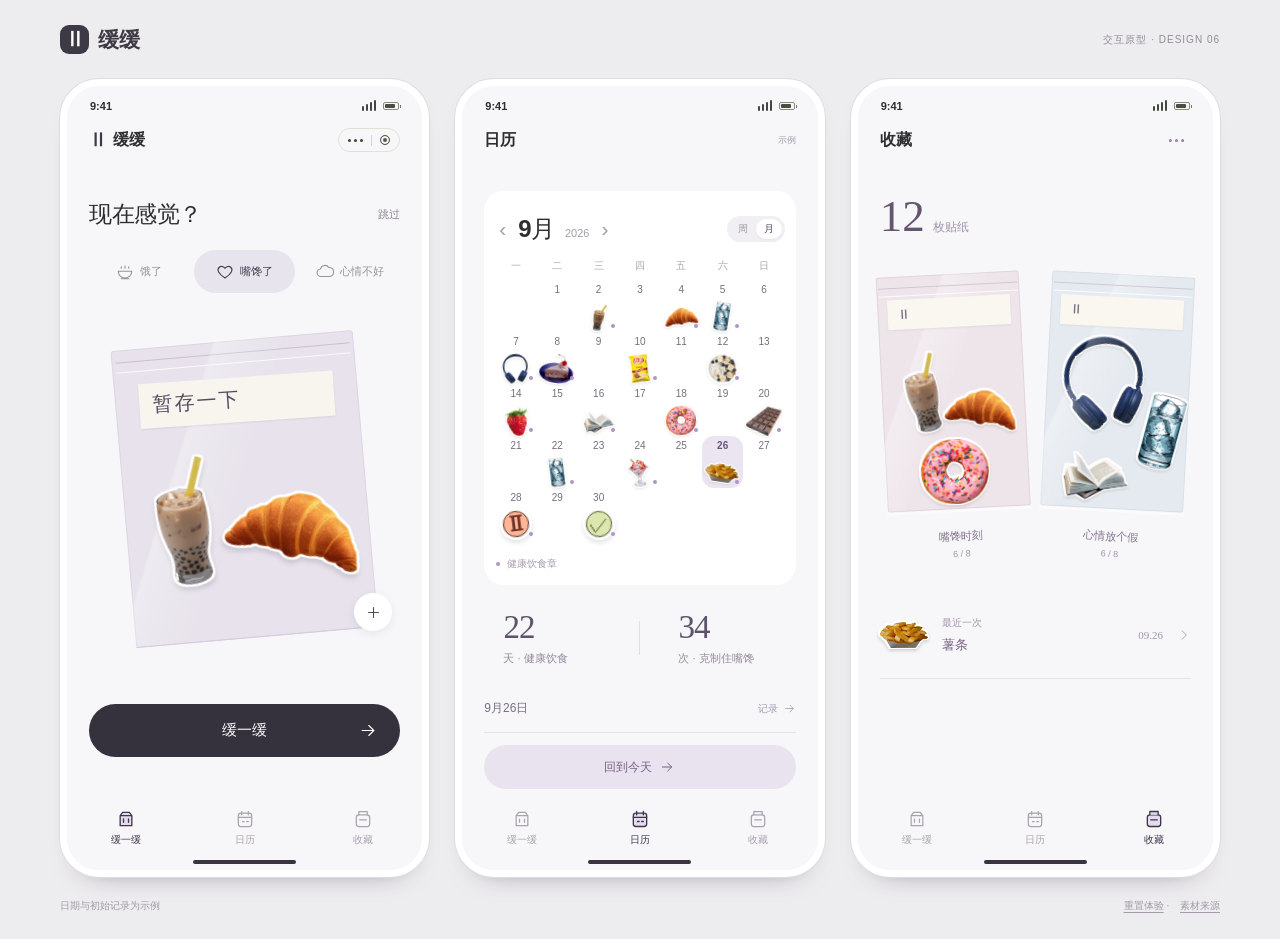
==== commit 9064ab2a: "Tell the Huanhuan product and design story Present research insights, product decisions, six design " ====
--- a/index.html
+++ b/index.html
@@ -1,4 +1,4 @@
-<!doctype html><html lang="zh-CN"><head><meta charset="utf-8"><meta name="viewport" content="width=device-width,initial-scale=1"><meta name="color-scheme" content="light"><title>缓缓 Huanhuan · 食欲觉察交互原型</title><meta name="description" content="缓缓：围绕嘴馋与情绪性进食场景设计的产品原型，包含状态选择、趣味互动、日历盖章和贴纸收藏。"><link rel="stylesheet" href="style.css"></head><body><header class="showcase-head"><a class="wordmark" href="#"><span>Ⅱ</span> 缓缓</a><span class="version-tag">作品集 · DEMO</span></header><main class="showcase"><div class="phones"><section class="phone active-mobile" id="phone-home" aria-label="缓一缓首页"><div class="status"><b>9:41</b><span class="signal"><i></i><i></i><i></i><i></i></span><span class="battery"></span></div><div class="phone-scroll"><div class="app-bar"><b><span class="brand-pause">Ⅱ</span>缓缓</b><span class="wechat-pill"><i></i><i></i><i></i><em></em><span></span></span></div><div class="state-heading"><h2>现在感觉？</h2><button id="skip-state">跳过</button></div><div class="mood-options" aria-label="选择当前状态"><button class="mood " data-mood="hungry" aria-pressed="false"><svg class="ico " viewBox="0 0 24 24" aria-hidden="true"><path d="M3 11h18c0 5-4 9-9 9s-9-4-9-9Zm4-6v2m5-3v3m5-2v2M7 21h10"/></svg>饿了</button><button class="mood selected" data-mood="craving" aria-pressed="true"><svg class="ico " viewBox="0 0 24 24" aria-hidden="true"><path d="M12 20C3 14 1 9 4 6s6-1 8 1c2-2 5-4 8-1s1 8-8 14Z"/></svg>嘴馋了</button><button class="mood " data-mood="emotion" aria-pressed="false"><svg class="ico " viewBox="0 0 24 24" aria-hidden="true"><path d="M7 18a5 5 0 0 1-1-10 6 6 0 0 1 11-2 6 6 0 0 1 1 12H7Z"/></svg>心情不好</button></div><div class="pocket-scene"><div class="pocket-back"><span class="fold-line"></span></div><button class="hero-food hero-tea" data-quick="tea" aria-label="把奶茶放进暂存袋"><span class="sticker tea " aria-hidden="true"></span></button><button class="hero-food hero-bread" data-quick="croissant" aria-label="把牛角面包放进暂存袋"><span class="sticker croissant " aria-hidden="true"></span></button><div class="pocket-front"><span class="pocket-stitch"></span><span class="pocket-title">暂存一下</span></div><button id="pick-food" class="change-food" aria-label="更换食物"><svg class="ico" viewBox="0 0 24 24" aria-hidden="true"><path d="M12 5v14M5 12h14"/></svg></button></div>
+<!doctype html><html lang="zh-CN"><head><meta charset="utf-8"><meta name="viewport" content="width=device-width,initial-scale=1"><meta name="color-scheme" content="light"><title>缓缓 Huanhuan · 食欲觉察交互原型</title><meta name="description" content="缓缓：围绕嘴馋与情绪性进食场景设计的产品原型，包含状态选择、趣味互动、日历盖章和贴纸收藏。"><link rel="stylesheet" href="style.css"></head><body><header class="showcase-head"><a class="wordmark" href="#"><span>Ⅱ</span> 缓缓</a><span class="version-tag">交互原型 · DESIGN 06</span></header><main class="showcase"><div class="phones"><section class="phone active-mobile" id="phone-home" aria-label="缓一缓首页"><div class="status"><b>9:41</b><span class="signal"><i></i><i></i><i></i><i></i></span><span class="battery"></span></div><div class="phone-scroll"><div class="app-bar"><b><span class="brand-pause">Ⅱ</span>缓缓</b><span class="wechat-pill"><i></i><i></i><i></i><em></em><span></span></span></div><div class="state-heading"><h2>现在感觉？</h2><button id="skip-state">跳过</button></div><div class="mood-options" aria-label="选择当前状态"><button class="mood " data-mood="hungry" aria-pressed="false"><svg class="ico " viewBox="0 0 24 24" aria-hidden="true"><path d="M3 11h18c0 5-4 9-9 9s-9-4-9-9Zm4-6v2m5-3v3m5-2v2M7 21h10"/></svg>饿了</button><button class="mood selected" data-mood="craving" aria-pressed="true"><svg class="ico " viewBox="0 0 24 24" aria-hidden="true"><path d="M12 20C3 14 1 9 4 6s6-1 8 1c2-2 5-4 8-1s1 8-8 14Z"/></svg>嘴馋了</button><button class="mood " data-mood="emotion" aria-pressed="false"><svg class="ico " viewBox="0 0 24 24" aria-hidden="true"><path d="M7 18a5 5 0 0 1-1-10 6 6 0 0 1 11-2 6 6 0 0 1 1 12H7Z"/></svg>心情不好</button></div><div class="pocket-scene"><div class="pocket-back"><span class="fold-line"></span></div><button class="hero-food hero-tea" data-quick="tea" aria-label="把奶茶放进暂存袋"><span class="sticker tea " aria-hidden="true"></span></button><button class="hero-food hero-bread" data-quick="croissant" aria-label="把牛角面包放进暂存袋"><span class="sticker croissant " aria-hidden="true"></span></button><div class="pocket-front"><span class="pocket-stitch"></span><span class="pocket-title">暂存一下</span></div><button id="pick-food" class="change-food" aria-label="更换食物"><svg class="ico" viewBox="0 0 24 24" aria-hidden="true"><path d="M12 5v14M5 12h14"/></svg></button></div>
 <button class="primary start" id="start"><span>缓一缓</span><svg class="ico" viewBox="0 0 24 24" aria-hidden="true"><path d="M5 12h14m-6-6 6 6-6 6"/></svg></button></div><nav class="bottom-nav" aria-label="主导航" data-current="home"></nav><div class="home-indicator"></div><div class="overlay" id="flow-overlay" hidden></div></section><section class="phone " id="phone-calendar" aria-label="记录日历"><div class="status"><b>9:41</b><span class="signal"><i></i><i></i><i></i><i></i></span><span class="battery"></span></div><div class="phone-scroll"><div class="app-bar"><b>日历</b><span class="sample-tag">示例</span></div><div class="calendar-paper"><div class="month-bar"><div><button id="prev-month" aria-label="上个月">‹</button><b id="month-title">9月 <small>2026</small></b><button id="next-month" aria-label="下个月">›</button></div><div class="calendar-toggle"><button data-calendar="week" aria-pressed="false">周</button><button data-calendar="month" class="on" aria-pressed="true">月</button></div></div><div class="weekday-row"><span>一</span><span>二</span><span>三</span><span>四</span><span>五</span><span>六</span><span>日</span></div><div class="calendar-grid" id="calendar-grid"></div><div class="calendar-caption"><span><i></i> 健康饮食章</span></div></div>
 <div class="stats-row"><div><b id="days-count">22</b><span>天 · 健康饮食</span></div><span class="stat-divider"></span><div><b id="restraint-count">34</b><span>次 · 克制住嘴馋</span></div></div><div class="day-detail" id="day-detail"></div></div><nav class="bottom-nav" aria-label="主导航" data-current="calendar"></nav><div class="home-indicator"></div></section><section class="phone " id="phone-collection" aria-label="我的贴纸收藏"><div class="status"><b>9:41</b><span class="signal"><i></i><i></i><i></i><i></i></span><span class="battery"></span></div><div class="phone-scroll"><div class="app-bar"><b>收藏</b><details class="more-menu" id="more-menu"><summary aria-label="更多选项"><svg class="ico" viewBox="0 0 24 24" aria-hidden="true"><circle cx="5" cy="12" r="1"/><circle cx="12" cy="12" r="1"/><circle cx="19" cy="12" r="1"/></svg></summary><div class="menu-panel"><button id="edit-reminder">我的提醒</button><button id="open-history">全部记录</button><button id="open-ball">贴纸球</button></div></details></div><div class="collection-total"><b id="collection-count">12</b><span>枚贴纸</span></div><div class="pouch-grid"><button class="mini-pouch pouch-peach" data-pack="cravings" aria-label="打开嘴馋时刻收藏"><span class="pouch-tab"><i>Ⅱ</i></span><span class="pouch-art"><span class="sticker tea bag-tea" aria-hidden="true"></span><span class="sticker croissant bag-bread" aria-hidden="true"></span><span class="sticker donut bag-donut" aria-hidden="true"></span></span><span class="pouch-window"></span><span class="pouch-bottom"><span>嘴馋时刻</span><b data-pack-count="cravings">6 / 8</b></span></button><button class="mini-pouch pouch-blue" data-pack="care" aria-label="打开放松一下收藏"><span class="pouch-tab"><i>Ⅱ</i></span><span class="pouch-art"><span class="sticker headphones bag-headphones" aria-hidden="true"></span><span class="sticker book bag-book" aria-hidden="true"></span><span class="sticker water bag-water" aria-hidden="true"></span></span><span class="pouch-window"></span><span class="pouch-bottom"><span>心情放个假</span><b data-pack-count="care">6 / 8</b></span></button></div>
 <button class="recent-memory" id="open-latest" aria-label="查看最近记录"><span class="sticker fries memory-photo" aria-hidden="true"></span><span class="recent-copy"><small>最近一次</small><b id="memory-food">薯条</b></span><time id="memory-date">09.26</time><svg class="ico" viewBox="0 0 24 24" aria-hidden="true"><path d="m9 5 7 7-7 7"/></svg></button></div><nav class="bottom-nav" aria-label="主导航" data-current="collection"></nav><div class="home-indicator"></div><div class="overlay" id="collection-overlay" hidden></div></section></div><footer class="demo-footer"><span>日期与初始记录为示例</span><span><button id="reset-demo">重置体验</button> · <a href="credits.html" target="_blank">素材来源</a></span></footer></main><div class="toast" id="toast" role="status" aria-live="polite"></div><script src="app.js"></script></body></html>
